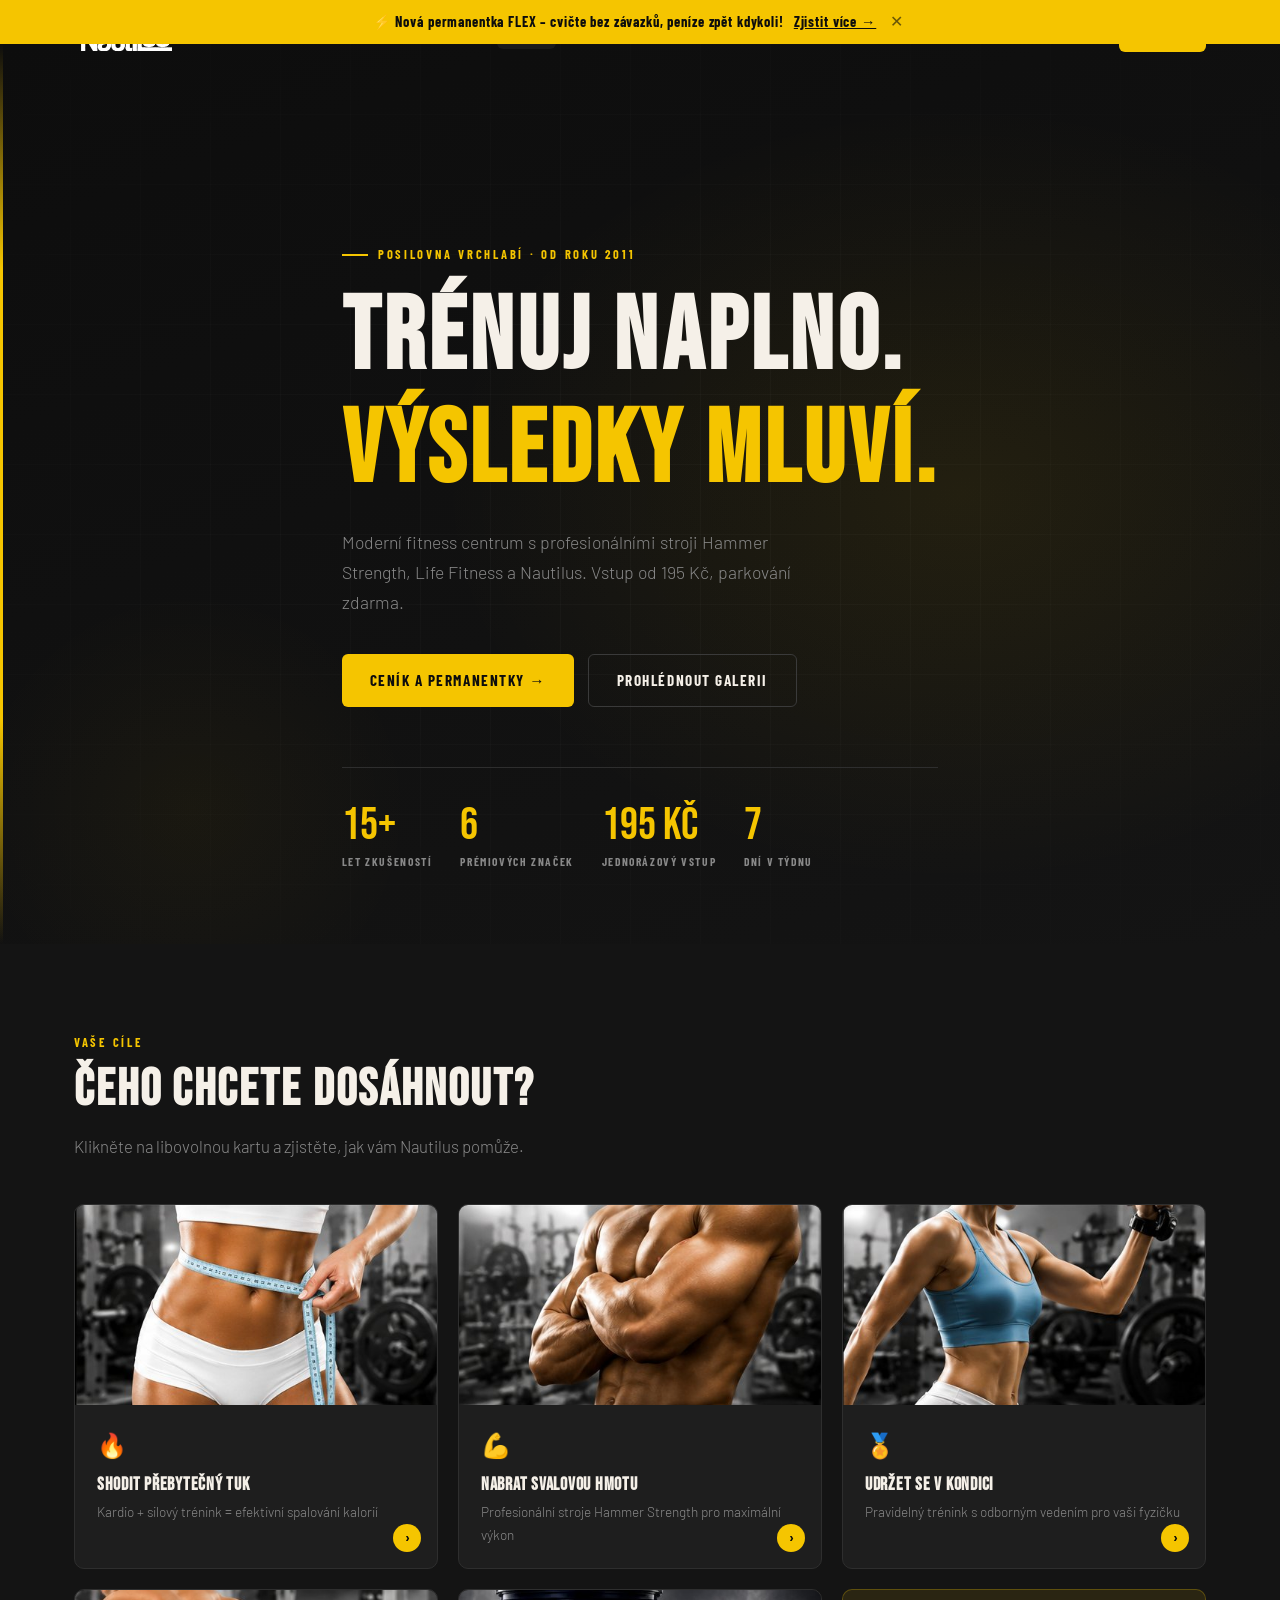
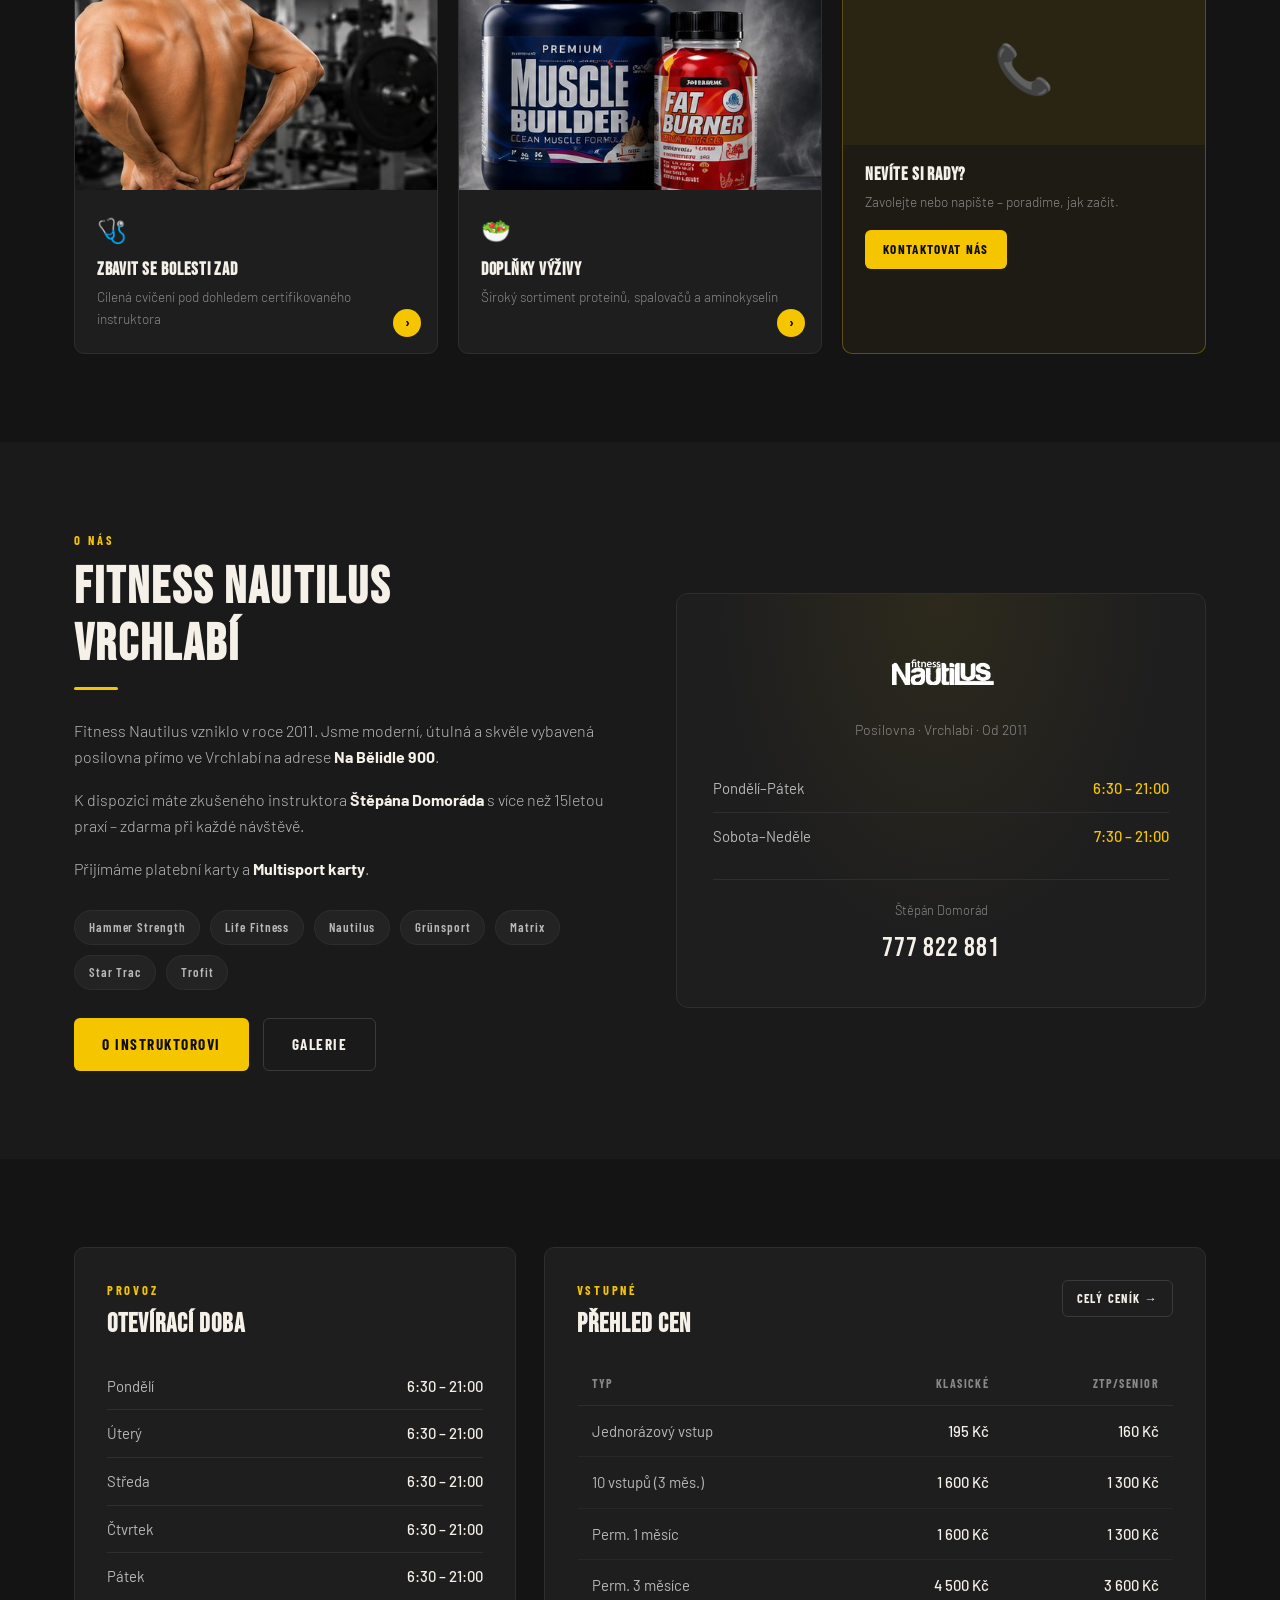
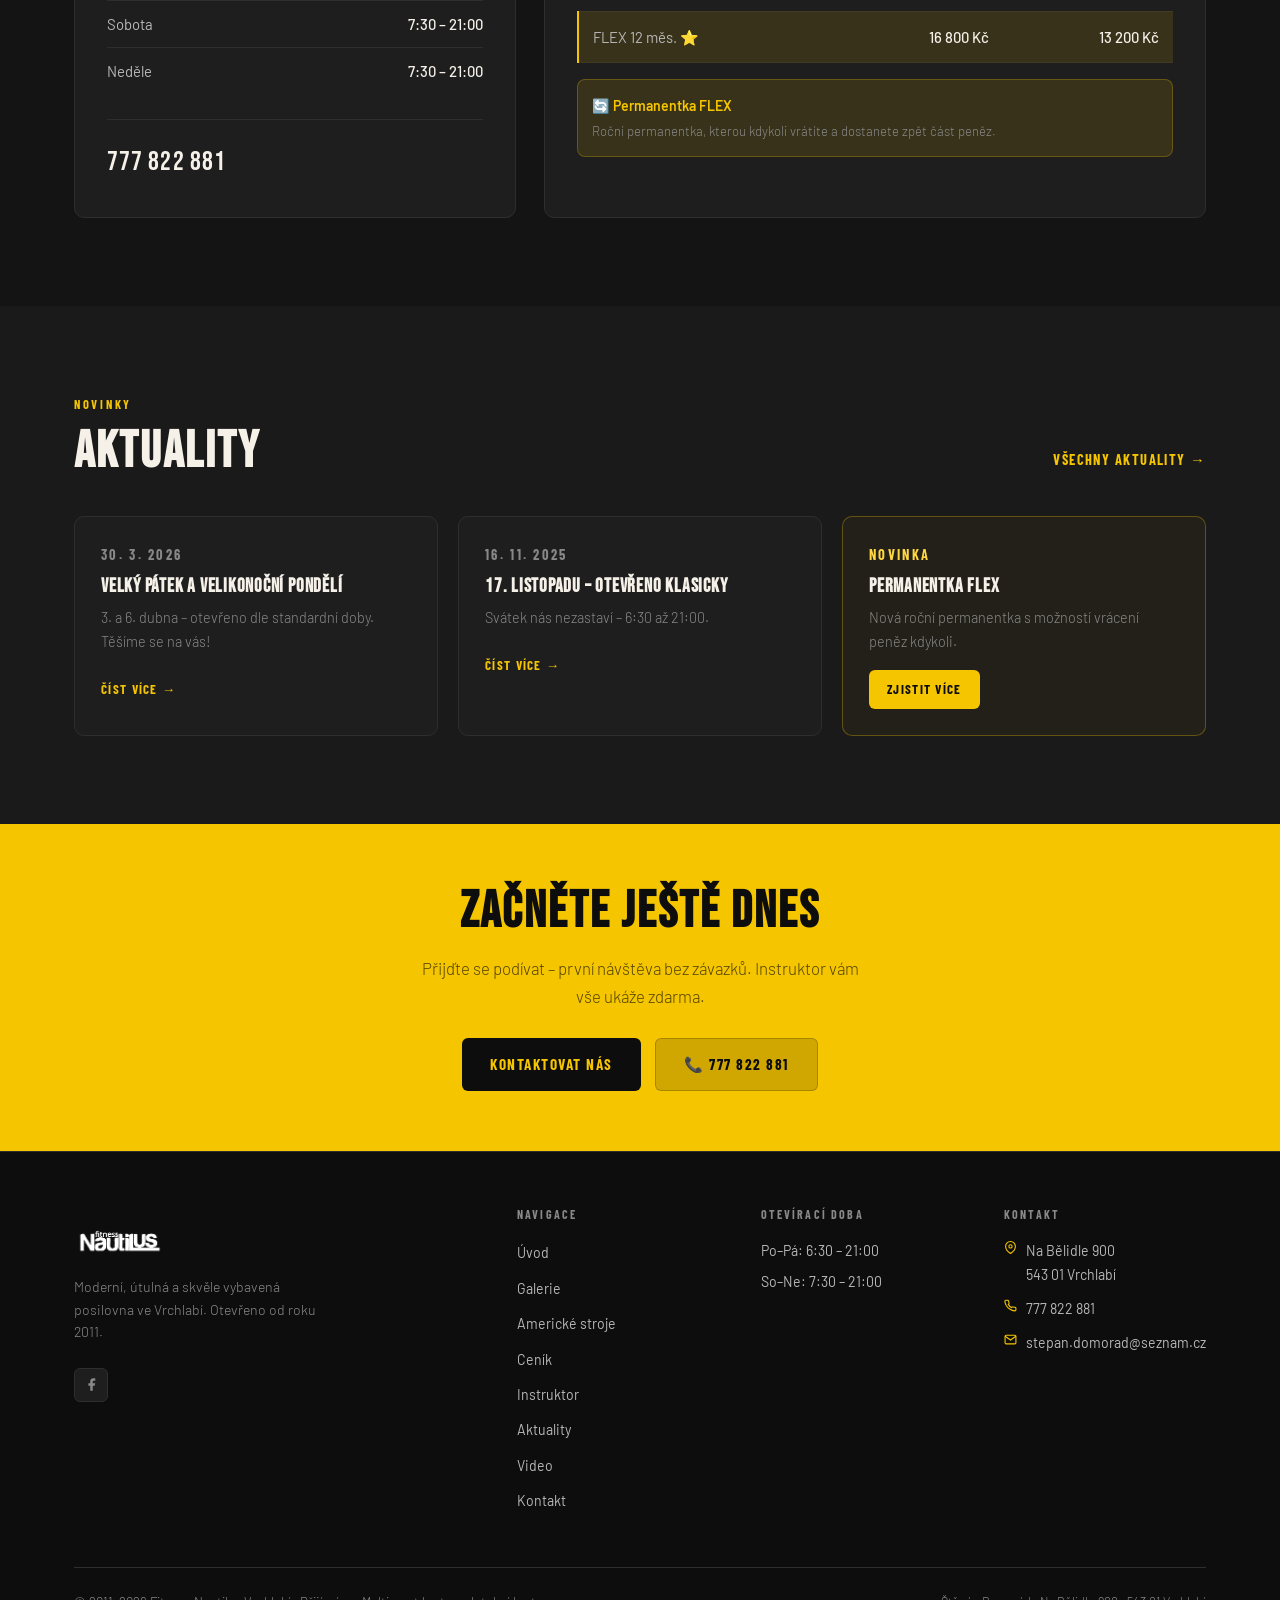
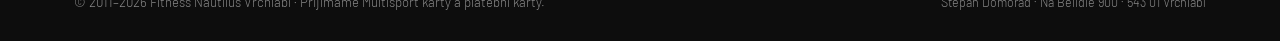
==== index.html @ dbadf2b5 "Add files via upload" ====
<!DOCTYPE html>
<html lang="cs">
<head>
  <meta charset="UTF-8">
  <meta name="viewport" content="width=device-width, initial-scale=1.0">
  <meta name="description" content="Fitness Nautilus – moderní posilovna ve Vrchlabí. Hammer Strength, Life Fitness, kardio zóna. Vstup od 195 Kč.">
  <title>Fitness Nautilus – Posilovna Vrchlabí</title>
  <link rel="stylesheet" href="css/style.css">
  <style>
    /* HERO */
    .hero{min-height:100vh;display:flex;align-items:center;position:relative;overflow:hidden;background:var(--black);}
    .hero-bg{position:absolute;inset:0;
      background:radial-gradient(ellipse 800px 600px at 75% 50%,rgba(245,197,0,.08) 0%,transparent 65%),
                radial-gradient(ellipse 400px 400px at 15% 85%,rgba(245,197,0,.04) 0%,transparent 55%),
                linear-gradient(160deg,#0d0d0d 0%,#141414 100%);}
    .hero-lines{position:absolute;inset:0;
      background-image:linear-gradient(rgba(255,255,255,.022) 1px,transparent 1px),linear-gradient(90deg,rgba(255,255,255,.022) 1px,transparent 1px);
      background-size:70px 70px;
      mask-image:radial-gradient(ellipse 80% 80% at 50% 50%,black 20%,transparent 100%);}
    .hero-stripe{position:absolute;left:0;top:0;bottom:0;width:3px;background:linear-gradient(to bottom,transparent,var(--yellow) 25%,var(--yellow) 75%,transparent);}
    .hero-content{position:relative;z-index:2;padding-top:calc(var(--nav-h) + 52px);}
    .hero-eyebrow{display:inline-flex;align-items:center;gap:10px;font-family:'Barlow Condensed',sans-serif;font-size:.78rem;font-weight:700;letter-spacing:.22em;text-transform:uppercase;color:var(--yellow);margin-bottom:18px;opacity:0;animation:fadeUp .6s ease .2s forwards;}
    .hero-eyebrow::before{content:'';display:block;width:26px;height:2px;background:var(--yellow);}
    .hero h1{opacity:0;animation:fadeUp .7s ease .35s forwards;margin-bottom:20px;}
    .hero h1 em{font-style:normal;color:var(--yellow);display:block;}
    .hero-desc{font-size:1.1rem;color:var(--muted);max-width:480px;line-height:1.7;opacity:0;animation:fadeUp .7s ease .5s forwards;margin-bottom:36px;}
    .hero-ctas{display:flex;gap:14px;flex-wrap:wrap;opacity:0;animation:fadeUp .7s ease .65s forwards;}
    .hero-stats{display:flex;flex-wrap:wrap;gap:28px;margin-top:60px;padding-top:36px;border-top:1px solid var(--border);opacity:0;animation:fadeUp .7s ease .8s forwards;}
    .hero-stat-val{font-family:'Bebas Neue',sans-serif;font-size:2.8rem;line-height:1;color:var(--white);}
    .hero-stat-val span{color:var(--yellow);}
    .hero-stat-label{font-family:'Barlow Condensed',sans-serif;font-size:.72rem;font-weight:700;letter-spacing:.14em;text-transform:uppercase;color:var(--muted);margin-top:3px;}

    /* FEATURES BAR */
    .features-bar{background:var(--dark2);border-top:1px solid var(--border);border-bottom:1px solid var(--border);}
    .features-row{display:grid;grid-template-columns:repeat(4,1fr);}
    .feature-item{padding:28px 24px;border-right:1px solid var(--border);transition:background var(--transition);}
    .feature-item:last-child{border-right:none;}
    .feature-item:hover{background:rgba(245,197,0,.04);}
    .feature-icon{font-size:1.6rem;margin-bottom:10px;}
    .feature-item h3{font-size:1rem;margin-bottom:5px;}
    .feature-item p{font-size:.82rem;color:var(--muted);line-height:1.5;}

    /* GOALS */
    .goals-card-img{width:100%;height:200px;object-fit:cover;object-position:center top;}

    /* ABOUT */
    .about-inner{display:grid;grid-template-columns:1fr 1fr;gap:72px;align-items:center;}
    .brand-tags{display:flex;flex-wrap:wrap;gap:10px;margin-top:24px;}
    .brand-tag{padding:6px 14px;background:rgba(255,255,255,.04);border:1px solid var(--border);border-radius:20px;font-family:'Barlow Condensed',sans-serif;font-size:.8rem;font-weight:600;letter-spacing:.07em;color:var(--text);}
    .about-visual{background:var(--card-bg);border:1px solid var(--border);border-radius:12px;padding:36px;position:relative;overflow:hidden;}
    .about-visual::before{content:'';position:absolute;inset:0;background:radial-gradient(ellipse at 50% 0%,rgba(245,197,0,.07) 0%,transparent 60%);pointer-events:none;}

    /* NEWS */
    .news-grid{display:grid;grid-template-columns:repeat(3,1fr);gap:20px;}

    /* INFO SPLIT */
    .info-grid{display:grid;grid-template-columns:1fr 1.5fr;gap:28px;}
    .info-card{padding:32px;}

    @keyframes fadeUp{from{opacity:0;transform:translateY(22px);}to{opacity:1;transform:translateY(0);}}

    @media(max-width:1024px){
      .features-row{grid-template-columns:repeat(2,1fr);}
      .feature-item:nth-child(2){border-right:none;}
      .about-inner{grid-template-columns:1fr;gap:36px;}
      .news-grid{grid-template-columns:1fr 1fr;}
      .info-grid{grid-template-columns:1fr;}
    }
    @media(max-width:640px){
      .news-grid{grid-template-columns:1fr;}
      .features-row{grid-template-columns:1fr;}
      .feature-item{border-right:none;border-bottom:1px solid var(--border);}
      .feature-item:last-child{border-bottom:none;}
    }
  </style>
</head>
<body>

<div id="nav-placeholder"></div>

<!-- ══ HERO ══ -->
<section class="hero">
  <div class="hero-bg"></div>
  <div class="hero-lines"></div>
  <div class="hero-stripe"></div>
  <div class="container hero-content">
    <p class="hero-eyebrow">Posilovna Vrchlabí · Od roku 2011</p>
    <h1>
      Trénuj naplno.<br>
      <em>Výsledky mluví.</em>
    </h1>
    <p class="hero-desc">
      Moderní fitness centrum s profesionálními stroji Hammer Strength, Life Fitness a Nautilus.
      Vstup od 195 Kč, parkování zdarma.
    </p>
    <div class="hero-ctas">
      <a href="cenik.html" class="btn btn-primary">Ceník a permanentky →</a>
      <a href="galerie.html" class="btn btn-outline">Prohlédnout galerii</a>
    </div>
    <div class="hero-stats">
      <div><div class="hero-stat-val"><span data-count="15" data-suffix="+">15+</span></div><div class="hero-stat-label">let zkušeností</div></div>
      <div><div class="hero-stat-val"><span data-count="6" data-suffix="">6</span></div><div class="hero-stat-label">prémiových značek</div></div>
      <div><div class="hero-stat-val"><span data-count="195" data-suffix=" Kč">195 Kč</span></div><div class="hero-stat-label">jednorázový vstup</div></div>
      <div><div class="hero-stat-val"><span data-count="7" data-suffix="">7</span></div><div class="hero-stat-label">dní v týdnu</div></div>
    </div>
  </div>
</section>

<!-- ══ FEATURES BAR ══ -->


<!-- ══ GOALS ══ -->
<section class="section" style="background:var(--dark);">
  <div class="container">
    <span class="section-label">Vaše cíle</span>
    <h2 class="section-title">Čeho chcete dosáhnout?</h2>
    <p class="section-sub">Klikněte na libovolnou kartu a zjistěte, jak vám Nautilus pomůže.</p>
    <div class="goals-grid" data-reveal>

      <div class="goal-card" data-goal="tuk" tabindex="0" role="button" aria-label="Shodit přebytečný tuk">
        <img class="goals-card-img" src="img/goal-tuk.png" alt="Shodit přebytečný tuk">
        <div class="goal-card-body">
          <div class="goal-card-icon">🔥</div>
          <h3>Shodit přebytečný tuk</h3>
          <p>Kardio + silový trénink = efektivní spalování kalorií</p>
        </div>
        <div class="goal-arrow">›</div>
      </div>

      <div class="goal-card" data-goal="svaly" tabindex="0" role="button" aria-label="Nabrat svalovou hmotu">
        <img class="goals-card-img" src="img/goal-svaly.png" alt="Nabrat svalovou hmotu">
        <div class="goal-card-body">
          <div class="goal-card-icon">💪</div>
          <h3>Nabrat svalovou hmotu</h3>
          <p>Profesionální stroje Hammer Strength pro maximální výkon</p>
        </div>
        <div class="goal-arrow">›</div>
      </div>

      <div class="goal-card" data-goal="kondice" tabindex="0" role="button" aria-label="Udržet se v kondici">
        <img class="goals-card-img" src="img/goal-kondice.png" alt="Udržet se v kondici">
        <div class="goal-card-body">
          <div class="goal-card-icon">🏅</div>
          <h3>Udržet se v kondici</h3>
          <p>Pravidelný trénink s odborným vedením pro vaši fyzičku</p>
        </div>
        <div class="goal-arrow">›</div>
      </div>

      <div class="goal-card" data-goal="zada" tabindex="0" role="button" aria-label="Zbavit se bolesti zad">
        <img class="goals-card-img" src="img/goal-zada.png" alt="Zbavit se bolesti zad">
        <div class="goal-card-body">
          <div class="goal-card-icon">🩺</div>
          <h3>Zbavit se bolesti zad</h3>
          <p>Cílená cvičení pod dohledem certifikovaného instruktora</p>
        </div>
        <div class="goal-arrow">›</div>
      </div>

      <div class="goal-card" data-goal="doplnky" tabindex="0" role="button" aria-label="Koupit doplňky výživy">
        <img class="goals-card-img" src="img/goal-doplnky.png" alt="Doplňky výživy">
        <div class="goal-card-body">
          <div class="goal-card-icon">🥗</div>
          <h3>Doplňky výživy</h3>
          <p>Široký sortiment proteinů, spalovačů a aminokyselin</p>
        </div>
        <div class="goal-arrow">›</div>
      </div>

      <div class="goal-card" style="border-color:rgba(245,197,0,.3);background:rgba(245,197,0,.04);cursor:default;" tabindex="0">
        <div style="height:155px;display:flex;align-items:center;justify-content:center;font-size:3rem;background:rgba(245,197,0,.06);">📞</div>
        <div class="goal-card-body">
          <h3>Nevíte si rady?</h3>
          <p>Zavolejte nebo napište – poradíme, jak začít.</p>
          <a href="kontakt.html" class="btn btn-primary mt-16" style="padding:9px 18px;font-size:.82rem;">Kontaktovat nás</a>
        </div>
      </div>

    </div>
  </div>
</section>

<!-- Goal Modal -->
<div id="goalModal" class="goal-modal" role="dialog" aria-modal="true">
  <div class="goal-modal-box">
    <button id="goalModalClose" class="goal-modal-close" aria-label="Zavřít">✕</button>
    <h2 id="goalModalTitle" style="margin-bottom:16px;font-size:2rem;"></h2>
    <div class="divider"></div>
    <div id="goalModalBody" style="color:var(--text);font-size:.95rem;line-height:1.7;"></div>
  </div>
</div>

<!-- ══ ABOUT ══ -->
<section class="section" style="background:var(--dark2);">
  <div class="container">
    <div class="about-inner">
      <div data-reveal>
        <span class="section-label">O nás</span>
        <h2 class="section-title">Fitness Nautilus<br>Vrchlabí</h2>
        <div class="divider"></div>
        <p style="margin-bottom:16px;">Fitness Nautilus vzniklo v roce 2011. Jsme moderní, útulná a skvěle vybavená posilovna přímo ve Vrchlabí na adrese <strong style="color:var(--white)">Na Bělidle 900</strong>.</p>
        <p style="margin-bottom:16px;">K dispozici máte zkušeného instruktora <strong style="color:var(--white)">Štěpána Domoráda</strong> s více než 15letou praxí – zdarma při každé návštěvě.</p>
        <p style="margin-bottom:28px;">Přijímáme platební karty a <strong style="color:var(--white)">Multisport karty</strong>.</p>
        <div class="brand-tags">
          <span class="brand-tag">Hammer Strength</span>
          <span class="brand-tag">Life Fitness</span>
          <span class="brand-tag">Nautilus</span>
          <span class="brand-tag">Grünsport</span>
          <span class="brand-tag">Matrix</span>
          <span class="brand-tag">Star Trac</span>
          <span class="brand-tag">Trofit</span>
        </div>
        <div style="margin-top:28px;display:flex;gap:14px;flex-wrap:wrap;">
          <a href="instruktor.html" class="btn btn-primary">O instruktorovi</a>
          <a href="galerie.html" class="btn btn-outline">Galerie</a>
        </div>
      </div>
      <div class="about-visual" data-reveal>
        <div style="position:relative;z-index:1;text-align:center;">
          <img src="img/logo.png" alt="Fitness Nautilus" style="height:72px;width:auto;display:block;margin:0 auto 16px;">
          <p style="color:var(--muted);font-size:.88rem;margin-bottom:24px;">Posilovna · Vrchlabí · Od 2011</p>
          <table class="hours-table" style="text-align:left;">
            <tr><td>Pondělí–Pátek</td><td style="color:var(--yellow)!important;">6:30 – 21:00</td></tr>
            <tr><td>Sobota–Neděle</td><td style="color:var(--yellow)!important;">7:30 – 21:00</td></tr>
          </table>
          <div style="margin-top:20px;padding-top:20px;border-top:1px solid var(--border);">
            <p style="font-size:.8rem;color:var(--muted);margin-bottom:5px;">Štěpán Domorád</p>
            <a href="tel:+420777822881" style="font-family:'Bebas Neue';font-size:1.7rem;color:var(--white);letter-spacing:.04em;">777 822 881</a>
          </div>
        </div>
      </div>
    </div>
  </div>
</section>

<!-- ══ INFO (Hours + Pricing) ══ -->
<section class="section" style="background:var(--dark);">
  <div class="container">
    <div class="info-grid">
      <div class="card info-card" data-reveal>
        <span class="section-label">Provoz</span>
        <h3 style="margin-bottom:24px;">Otevírací doba</h3>
        <table class="hours-table">
          <tr><td>Pondělí</td><td>6:30 – 21:00</td></tr>
          <tr><td>Úterý</td><td>6:30 – 21:00</td></tr>
          <tr><td>Středa</td><td>6:30 – 21:00</td></tr>
          <tr><td>Čtvrtek</td><td>6:30 – 21:00</td></tr>
          <tr><td>Pátek</td><td>6:30 – 21:00</td></tr>
          <tr><td>Sobota</td><td>7:30 – 21:00</td></tr>
          <tr><td>Neděle</td><td>7:30 – 21:00</td></tr>
        </table>
        <div style="margin-top:24px;padding-top:20px;border-top:1px solid var(--border);">
          <a href="tel:+420777822881" style="font-family:'Bebas Neue';font-size:1.7rem;color:var(--white);letter-spacing:.04em;">777 822 881</a>
        </div>
      </div>
      <div class="card info-card" data-reveal>
        <div style="display:flex;justify-content:space-between;align-items:flex-start;margin-bottom:24px;flex-wrap:wrap;gap:10px;">
          <div><span class="section-label">Vstupné</span><h3>Přehled cen</h3></div>
          <a href="cenik.html" class="btn btn-outline" style="padding:7px 14px;font-size:.78rem;">Celý ceník →</a>
        </div>
        <table class="price-table">
          <thead><tr><th>Typ</th><th>Klasické</th><th>ZTP/Senior</th></tr></thead>
          <tbody>
            <tr><td>Jednorázový vstup</td><td>195 Kč</td><td>160 Kč</td></tr>
            <tr><td>10 vstupů (3 měs.)</td><td>1 600 Kč</td><td>1 300 Kč</td></tr>
            <tr><td>Perm. 1 měsíc</td><td>1 600 Kč</td><td>1 300 Kč</td></tr>
            <tr><td>Perm. 3 měsíce</td><td>4 500 Kč</td><td>3 600 Kč</td></tr>
            <tr class="highlight"><td>FLEX 12 měs. ⭐</td><td>16 800 Kč</td><td>13 200 Kč</td></tr>
          </tbody>
        </table>
        <div style="margin-top:16px;padding:14px;background:var(--yellow-dim);border:1px solid rgba(245,197,0,.25);border-radius:8px;">
          <p style="font-size:.88rem;color:var(--yellow);font-weight:600;margin-bottom:3px;">🔄 Permanentka FLEX</p>
          <p style="font-size:.82rem;color:var(--muted);">Roční permanentka, kterou kdykoli vrátíte a dostanete zpět část peněz.</p>
        </div>
      </div>
    </div>
  </div>
</section>

<!-- ══ NEWS ══ -->
<section class="section" style="background:var(--dark2);">
  <div class="container">
    <div style="display:flex;justify-content:space-between;align-items:flex-end;margin-bottom:36px;flex-wrap:wrap;gap:14px;">
      <div><span class="section-label">Novinky</span><h2 style="margin:0;">Aktuality</h2></div>
      <a href="aktuality.html" class="btn btn-ghost">Všechny aktuality →</a>
    </div>
    <div class="news-grid" data-reveal>
      <div class="card news-card">
        <p class="news-date">30. 3. 2026</p>
        <h3>Velký pátek a velikonoční pondělí</h3>
        <p>3. a 6. dubna – otevřeno dle standardní doby. Těšíme se na vás!</p>
        <a href="aktuality.html" class="btn btn-ghost mt-16" style="font-size:.82rem;">Číst více →</a>
      </div>
      <div class="card news-card">
        <p class="news-date">16. 11. 2025</p>
        <h3>17. listopadu – otevřeno klasicky</h3>
        <p>Svátek nás nezastaví – 6:30 až 21:00.</p>
        <a href="aktuality.html" class="btn btn-ghost mt-16" style="font-size:.82rem;">Číst více →</a>
      </div>
      <div class="card news-card" style="border-color:rgba(245,197,0,.3);background:rgba(245,197,0,.04);">
        <p class="news-date" style="color:var(--yellow2);">Novinka</p>
        <h3>Permanentka FLEX</h3>
        <p>Nová roční permanentka s možností vrácení peněz kdykoli.</p>
        <a href="cenik.html" class="btn btn-primary mt-16" style="padding:9px 18px;font-size:.82rem;">Zjistit více</a>
      </div>
    </div>
  </div>
</section>

<!-- ══ CTA ══ -->
<section style="background:var(--yellow);padding:60px 0;">
  <div class="container" style="text-align:center;">
    <h2 style="color:var(--black);margin-bottom:14px;">Začněte ještě dnes</h2>
    <p style="color:rgba(0,0,0,.65);font-size:1.05rem;margin-bottom:28px;max-width:440px;margin-left:auto;margin-right:auto;">
      Přijďte se podívat – první návštěva bez závazků. Instruktor vám vše ukáže zdarma.
    </p>
    <div style="display:flex;gap:14px;justify-content:center;flex-wrap:wrap;">
      <a href="kontakt.html" class="btn" style="background:var(--black);color:var(--yellow);">Kontaktovat nás</a>
      <a href="tel:+420777822881" class="btn" style="background:rgba(0,0,0,.15);color:var(--black);border:1px solid rgba(0,0,0,.2);">📞 777 822 881</a>
    </div>
  </div>
</section>

<div id="footer-placeholder"></div>

<script src="js/components.js"></script>
<script src="js/main.js"></script>
</body>
</html>
---- css/style.css ----
/* ===========================
   FITNESS NAUTILUS – Global CSS v2 (yellow/black)
   =========================== */

@import url('https://fonts.googleapis.com/css2?family=Bebas+Neue&family=Barlow:ital,wght@0,300;0,400;0,500;0,600;0,700;1,300&family=Barlow+Condensed:wght@400;600;700&display=swap');

:root {
  --black:      #0d0d0d;
  --dark:       #141414;
  --dark2:      #1a1a1a;
  --card-bg:    #1e1e1e;
  --card-bg2:   #252525;
  --border:     #2e2e2e;
  --border2:    #3a3a3a;
  --yellow:     #f5c500;
  --yellow2:    #ffd740;
  --yellow-dim: rgba(245,197,0,0.12);
  --yellow-glow:rgba(245,197,0,0.22);
  --white:      #f5f0e8;
  --muted:      #888;
  --text:       #b8b8b8;
  --nav-h:      68px;
  --radius:     6px;
  --transition: 0.22s cubic-bezier(0.4,0,0.2,1);
}

*,*::before,*::after{box-sizing:border-box;margin:0;padding:0;}
html{scroll-behavior:smooth;}

body{
  font-family:'Barlow',sans-serif;
  background:var(--dark);
  color:var(--text);
  line-height:1.65;
  overflow-x:hidden;
}

::-webkit-scrollbar{width:5px;}
::-webkit-scrollbar-track{background:var(--dark);}
::-webkit-scrollbar-thumb{background:var(--yellow);border-radius:3px;}

/* ── Typography ── */
h1,h2,h3,h4,h5{
  font-family:'Bebas Neue',sans-serif;
  letter-spacing:.04em;
  line-height:1.1;
  color:var(--white);
}
h1{font-size:clamp(3rem,8vw,6.5rem);}
h2{font-size:clamp(2rem,4vw,3.5rem);}
h3{font-size:clamp(1.3rem,2vw,1.9rem);}
p{color:var(--text);font-weight:300;}
a{color:var(--yellow);text-decoration:none;transition:color var(--transition);}
a:hover{color:var(--yellow2);}
img{max-width:100%;display:block;}

/* ── Layout ── */
.container{max-width:1180px;margin:0 auto;padding:0 24px;}
.section{padding:88px 0;}

.section-label{
  font-family:'Barlow Condensed',sans-serif;
  font-size:.78rem;
  font-weight:700;
  letter-spacing:.22em;
  text-transform:uppercase;
  color:var(--yellow);
  display:block;
  margin-bottom:10px;
}
.section-title{margin-bottom:14px;}
.section-sub{font-size:1.05rem;color:var(--muted);max-width:540px;margin-bottom:44px;}

/* ── Buttons ── */
.btn{
  display:inline-flex;
  align-items:center;
  gap:9px;
  padding:13px 28px;
  border-radius:var(--radius);
  font-family:'Barlow Condensed',sans-serif;
  font-size:.95rem;
  font-weight:700;
  letter-spacing:.1em;
  text-transform:uppercase;
  cursor:pointer;
  transition:all var(--transition);
  border:none;
}
.btn-primary{background:var(--yellow);color:var(--black);}
.btn-primary:hover{background:var(--yellow2);color:var(--black);transform:translateY(-2px);box-shadow:0 8px 24px var(--yellow-glow);}
.btn-outline{background:transparent;color:var(--white);border:1.5px solid var(--border2);}
.btn-outline:hover{border-color:var(--yellow);color:var(--yellow);transform:translateY(-2px);}
.btn-ghost{background:transparent;color:var(--yellow);padding:9px 0;border-radius:0;font-size:.9rem;}
.btn-ghost:hover{color:var(--yellow2);gap:16px;}

/* ── Navbar ── */
.navbar{
  position:fixed;
  top:0;left:0;right:0;
  height:var(--nav-h);
  z-index:1000;
  display:flex;
  align-items:center;
  background:rgba(13,13,13,0);
  border-bottom:1px solid transparent;
  transition:all .4s ease;
}
.navbar.scrolled{
  background:rgba(13,13,13,.96);
  border-bottom-color:var(--border);
  backdrop-filter:blur(10px);
}
.nav-inner{
  display:flex;
  align-items:center;
  justify-content:space-between;
  width:100%;
  max-width:1180px;
  margin:0 auto;
  padding:0 24px;
}
.nav-logo{
  display:flex;
  align-items:center;
  gap:10px;
  text-decoration:none;
}
.nav-logo-badge{
  background:var(--yellow);
  color:var(--black);
  font-size:.68rem;
  font-family:'Barlow Condensed',sans-serif;
  font-weight:700;
  letter-spacing:.12em;
  text-transform:uppercase;
  padding:3px 10px;
  border-radius:4px;
  line-height:1.4;
}
.nav-links{display:flex;list-style:none;gap:2px;align-items:center;}
.nav-links a{
  font-family:'Barlow Condensed',sans-serif;
  font-size:.9rem;
  font-weight:700;
  letter-spacing:.1em;
  text-transform:uppercase;
  color:var(--text);
  padding:7px 13px;
  border-radius:var(--radius);
  transition:all var(--transition);
}
.nav-links a:hover,.nav-links a.active{color:var(--white);background:rgba(255,255,255,.05);}
.nav-links .btn{padding:8px 18px;font-size:.82rem;}

.nav-burger{display:none;flex-direction:column;gap:5px;cursor:pointer;padding:8px;}
.nav-burger span{display:block;width:24px;height:2px;background:var(--white);border-radius:2px;transition:all var(--transition);}

.nav-mobile{
  display:none;
  position:fixed;
  top:var(--nav-h);left:0;right:0;
  background:var(--black);
  border-bottom:1px solid var(--border);
  padding:20px;
  z-index:999;
  flex-direction:column;
  gap:3px;
}
.nav-mobile a{
  font-family:'Barlow Condensed',sans-serif;
  font-size:1.1rem;
  font-weight:700;
  letter-spacing:.1em;
  text-transform:uppercase;
  color:var(--text);
  padding:11px 14px;
  border-radius:var(--radius);
  display:block;
  transition:all var(--transition);
}
.nav-mobile a:hover{background:var(--yellow-dim);color:var(--yellow);}
.nav-mobile.open{display:flex;}

/* ── Alert banner ── */
.alert-banner{
  background:var(--yellow);
  color:var(--black);
  text-align:center;
  padding:10px 24px;
  font-family:'Barlow Condensed',sans-serif;
  font-size:.9rem;
  font-weight:700;
  letter-spacing:.06em;
  position:relative;
  z-index:1001;
  display:flex;
  align-items:center;
  justify-content:center;
  gap:10px;
  flex-wrap:wrap;
}
.alert-banner a{color:var(--black);text-decoration:underline;}
#alertClose{background:none;border:none;cursor:pointer;color:var(--black);font-size:1rem;line-height:1;opacity:.6;padding:2px 4px;}
#alertClose:hover{opacity:1;}

/* ── Page Hero ── */
.page-hero{
  padding:calc(var(--nav-h) + 60px) 0 60px;
  background:linear-gradient(160deg,var(--black) 0%,var(--dark2) 100%);
  position:relative;
  overflow:hidden;
}
.page-hero::before{
  content:'';position:absolute;inset:0;
  background:radial-gradient(ellipse 700px 400px at 90% 50%,var(--yellow-dim) 0%,transparent 65%);
  pointer-events:none;
}
.page-hero-inner{position:relative;z-index:1;}

/* ── Card ── */
.card{
  background:var(--card-bg);
  border:1px solid var(--border);
  border-radius:10px;
  overflow:hidden;
  transition:all var(--transition);
}
.card:hover{border-color:rgba(245,197,0,.3);transform:translateY(-3px);box-shadow:0 16px 40px rgba(0,0,0,.4);}

/* ── Divider ── */
.divider{width:44px;height:3px;background:var(--yellow);margin-bottom:28px;border-radius:2px;}

/* ── Badge ── */
.badge{display:inline-block;padding:3px 11px;border-radius:30px;font-family:'Barlow Condensed',sans-serif;font-size:.72rem;font-weight:700;letter-spacing:.12em;text-transform:uppercase;}
.badge-yellow{background:var(--yellow-dim);color:var(--yellow);}
.badge-green{background:rgba(34,197,94,.12);color:#22c55e;}

/* ── Grids ── */
.grid-2{display:grid;grid-template-columns:1fr 1fr;gap:22px;}
.grid-3{display:grid;grid-template-columns:repeat(3,1fr);gap:22px;}
.grid-4{display:grid;grid-template-columns:repeat(4,1fr);gap:22px;}

/* ── Hours ── */
.hours-table{width:100%;border-collapse:collapse;}
.hours-table tr{border-bottom:1px solid var(--border);}
.hours-table tr:last-child{border-bottom:none;}
.hours-table td{padding:11px 0;font-size:.93rem;}
.hours-table td:last-child{text-align:right;color:var(--white);font-weight:500;}
.hours-today td{color:var(--yellow)!important;}

/* ── Price table ── */
.price-table{width:100%;border-collapse:collapse;font-size:.93rem;}
.price-table th{font-family:'Barlow Condensed',sans-serif;font-size:.75rem;font-weight:700;letter-spacing:.12em;text-transform:uppercase;color:var(--muted);padding:11px 14px;text-align:left;border-bottom:1px solid var(--border);}
.price-table th:not(:first-child){text-align:right;}
.price-table td{padding:13px 14px;border-bottom:1px solid rgba(255,255,255,.04);color:var(--text);}
.price-table td:not(:first-child){text-align:right;font-weight:500;color:var(--white);}
.price-table tr:hover td{background:rgba(255,255,255,.02);}
.price-table .highlight td{background:var(--yellow-dim);}
.price-table .highlight td:first-child{border-left:2px solid var(--yellow);}

/* ── Form ── */
.form-group{margin-bottom:18px;}
.form-label{display:block;font-family:'Barlow Condensed',sans-serif;font-size:.75rem;font-weight:700;letter-spacing:.14em;text-transform:uppercase;color:var(--muted);margin-bottom:7px;}
.form-input,.form-textarea,.form-select{
  width:100%;background:rgba(255,255,255,.04);border:1px solid var(--border);
  border-radius:var(--radius);color:var(--white);font-family:'Barlow',sans-serif;
  font-size:.95rem;padding:11px 14px;transition:border-color var(--transition);outline:none;
}
.form-input:focus,.form-textarea:focus,.form-select:focus{border-color:var(--yellow);background:rgba(245,197,0,.04);}
.form-input::placeholder,.form-textarea::placeholder{color:var(--muted);}
.form-textarea{resize:vertical;min-height:120px;}
.form-select option{background:var(--dark2);}
.form-check{display:flex;align-items:center;gap:9px;cursor:pointer;font-size:.88rem;color:var(--muted);}
.form-check input[type="checkbox"]{width:15px;height:15px;accent-color:var(--yellow);cursor:pointer;}

/* ── Gallery ── */
.gallery-grid{
  display:grid;
  grid-template-columns:repeat(3,1fr);
  gap:6px;
}
.gallery-item{
  aspect-ratio:4/3;
  overflow:hidden;
  border-radius:6px;
  position:relative;
  cursor:pointer;
}
.gallery-item img{width:100%;height:100%;object-fit:cover;transition:transform .4s ease;}
.gallery-item:hover img{transform:scale(1.06);}
.gallery-item::after{
  content:'🔍';
  position:absolute;inset:0;
  background:rgba(0,0,0,.5);
  display:flex;align-items:center;justify-content:center;
  font-size:1.8rem;
  opacity:0;
  transition:opacity .25s;
}
.gallery-item:hover::after{opacity:1;}
.gallery-item.large{grid-column:span 2;aspect-ratio:16/9;}

/* ── Lightbox ── */
.lightbox{
  display:none;position:fixed;inset:0;z-index:9999;
  background:rgba(0,0,0,.92);
  align-items:center;justify-content:center;
  padding:20px;
}
.lightbox.open{display:flex;}
.lightbox-img{max-width:90vw;max-height:88vh;border-radius:8px;box-shadow:0 24px 80px rgba(0,0,0,.8);}
.lightbox-close{position:fixed;top:20px;right:24px;font-size:2rem;color:var(--white);cursor:pointer;background:none;border:none;line-height:1;opacity:.7;transition:opacity .2s;}
.lightbox-close:hover{opacity:1;}
.lightbox-nav{position:fixed;top:50%;transform:translateY(-50%);background:rgba(255,255,255,.1);border:none;color:#fff;font-size:2rem;cursor:pointer;padding:12px 18px;border-radius:6px;transition:background .2s;}
.lightbox-nav:hover{background:var(--yellow);color:var(--black);}
.lightbox-prev{left:16px;}
.lightbox-next{right:16px;}

/* ── Goals modal ── */
.goal-modal{
  display:none;position:fixed;inset:0;z-index:8888;
  background:rgba(0,0,0,.85);
  align-items:center;justify-content:center;
  padding:20px;
}
.goal-modal.open{display:flex;}
.goal-modal-box{
  background:var(--card-bg2);
  border:1px solid var(--border2);
  border-radius:12px;
  padding:44px;
  max-width:580px;
  width:100%;
  position:relative;
  max-height:85vh;
  overflow-y:auto;
}
.goal-modal-close{position:absolute;top:16px;right:20px;font-size:1.5rem;background:none;border:none;color:var(--muted);cursor:pointer;transition:color .2s;}
.goal-modal-close:hover{color:var(--yellow);}

/* ── Goal cards ── */
.goals-grid{display:grid;grid-template-columns:repeat(3,1fr);gap:20px;}
.goal-card{
  padding:0;
  border-radius:10px;
  background:var(--card-bg);
  border:1px solid var(--border);
  transition:all var(--transition);
  cursor:pointer;
  overflow:hidden;
  position:relative;
}
.goal-card:hover{border-color:var(--yellow);transform:translateY(-4px);box-shadow:0 16px 40px var(--yellow-dim);}
.goal-card-img{width:100%;height:160px;object-fit:cover;filter:grayscale(40%);}
.goal-card-body{padding:20px 22px 22px;}
.goal-card-icon{font-size:1.5rem;margin-bottom:10px;}
.goal-card h3{font-size:1.15rem;margin-bottom:6px;}
.goal-card p{font-size:.85rem;color:var(--muted);}
.goal-arrow{
  position:absolute;bottom:16px;right:16px;
  background:var(--yellow);color:var(--black);
  width:28px;height:28px;border-radius:50%;
  display:flex;align-items:center;justify-content:center;
  font-size:.9rem;font-weight:700;
  transition:transform var(--transition);
}
.goal-card:hover .goal-arrow{transform:scale(1.15);}

/* ── News card ── */
.news-card{padding:26px;}
.news-date{font-family:'Barlow Condensed',sans-serif;font-size:.75rem;font-weight:700;letter-spacing:.16em;text-transform:uppercase;color:var(--yellow);margin-bottom:9px;}
.news-card h3{font-size:1.2rem;margin-bottom:9px;}
.news-card p{font-size:.9rem;color:var(--muted);}

/* ── Footer ── */
.footer{background:var(--black);border-top:1px solid var(--border);padding:56px 0 28px;}
.footer-grid{display:grid;grid-template-columns:2fr 1fr 1fr 1fr;gap:44px;margin-bottom:44px;}
.footer-brand h3{font-family:'Bebas Neue',sans-serif;font-size:1.7rem;letter-spacing:.06em;margin-bottom:10px;}
.footer-brand h3 span{color:var(--yellow);}
.footer-brand p{font-size:.88rem;color:var(--muted);max-width:260px;line-height:1.6;}
.footer-col h4{font-family:'Barlow Condensed',sans-serif;font-size:.75rem;font-weight:700;letter-spacing:.18em;text-transform:uppercase;color:var(--muted);margin-bottom:18px;}
.footer-col ul{list-style:none;}
.footer-col ul li{margin-bottom:9px;}
.footer-col ul li a{color:var(--text);font-size:.88rem;transition:color var(--transition);}
.footer-col ul li a:hover{color:var(--yellow);}
.footer-col .contact-item{display:flex;gap:9px;margin-bottom:11px;font-size:.88rem;color:var(--text);}
.footer-col .contact-item svg{color:var(--yellow);flex-shrink:0;margin-top:2px;}
.footer-bottom{border-top:1px solid var(--border);padding-top:24px;display:flex;justify-content:space-between;align-items:center;gap:14px;flex-wrap:wrap;}
.footer-bottom p{font-size:.82rem;color:var(--muted);}
.footer-social{display:flex;gap:10px;}
.footer-social a{
  width:34px;height:34px;background:var(--card-bg);border:1px solid var(--border);
  border-radius:var(--radius);display:flex;align-items:center;justify-content:center;
  color:var(--muted);font-size:.85rem;transition:all var(--transition);
}
.footer-social a:hover{background:var(--yellow);border-color:var(--yellow);color:var(--black);}

/* ── Utilities ── */
.text-yellow{color:var(--yellow);}
.text-muted{color:var(--muted);}
.text-white{color:var(--white);}
.mt-8{margin-top:8px;}.mt-16{margin-top:16px;}.mt-24{margin-top:24px;}.mt-32{margin-top:32px;}.mt-48{margin-top:48px;}
.mb-8{margin-bottom:8px;}.mb-16{margin-bottom:16px;}.mb-24{margin-bottom:24px;}.mb-48{margin-bottom:48px;}
.flex-center{display:flex;align-items:center;}
.gap-16{gap:16px;}.gap-24{gap:24px;}

/* ── Reveal anim ── */
@keyframes fadeUp{from{opacity:0;transform:translateY(24px);}to{opacity:1;transform:translateY(0);}}
@keyframes fadeIn{from{opacity:0;}to{opacity:1;}}
[data-reveal]{opacity:0;transform:translateY(24px);transition:opacity .6s ease,transform .6s ease;}
[data-reveal].revealed{opacity:1;transform:translateY(0);}

/* ── Responsive ── */
@media(max-width:1024px){
  .grid-4{grid-template-columns:repeat(2,1fr);}
  .footer-grid{grid-template-columns:1fr 1fr;gap:28px;}
  .goals-grid{grid-template-columns:1fr 1fr;}
  .gallery-grid{grid-template-columns:repeat(2,1fr);}
}
@media(max-width:768px){
  .nav-links{display:none;}
  .nav-burger{display:flex;}
  .grid-2,.grid-3,.grid-4{grid-template-columns:1fr;}
  .section{padding:60px 0;}
  h1{font-size:clamp(2.5rem,10vw,3.5rem);}
  .footer-grid{grid-template-columns:1fr;gap:28px;}
  .footer-bottom{flex-direction:column;text-align:center;}
  .goals-grid{grid-template-columns:1fr;}
  .gallery-grid{grid-template-columns:repeat(2,1fr);}
  .goal-modal-box{padding:28px 22px;}
  .lightbox-nav{display:none;}
}
@media(max-width:480px){
  .gallery-grid{grid-template-columns:1fr;}
}
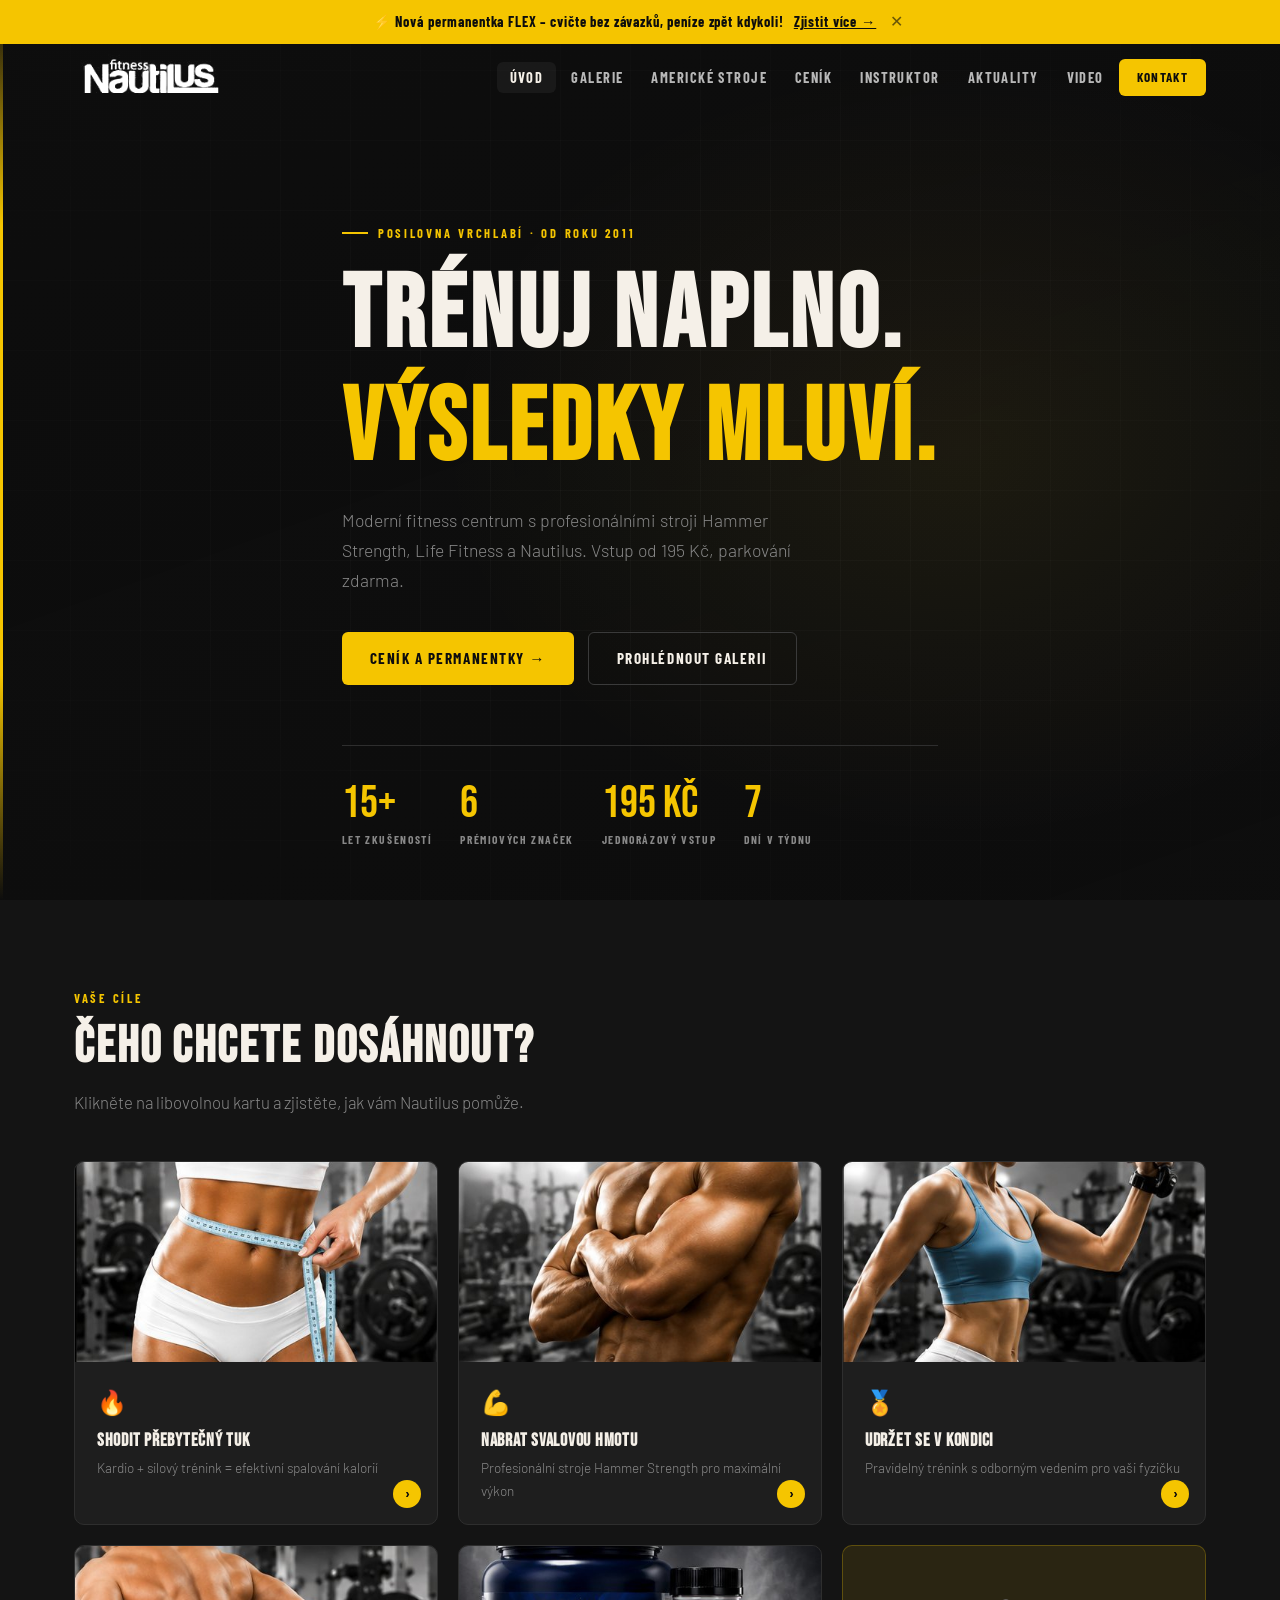
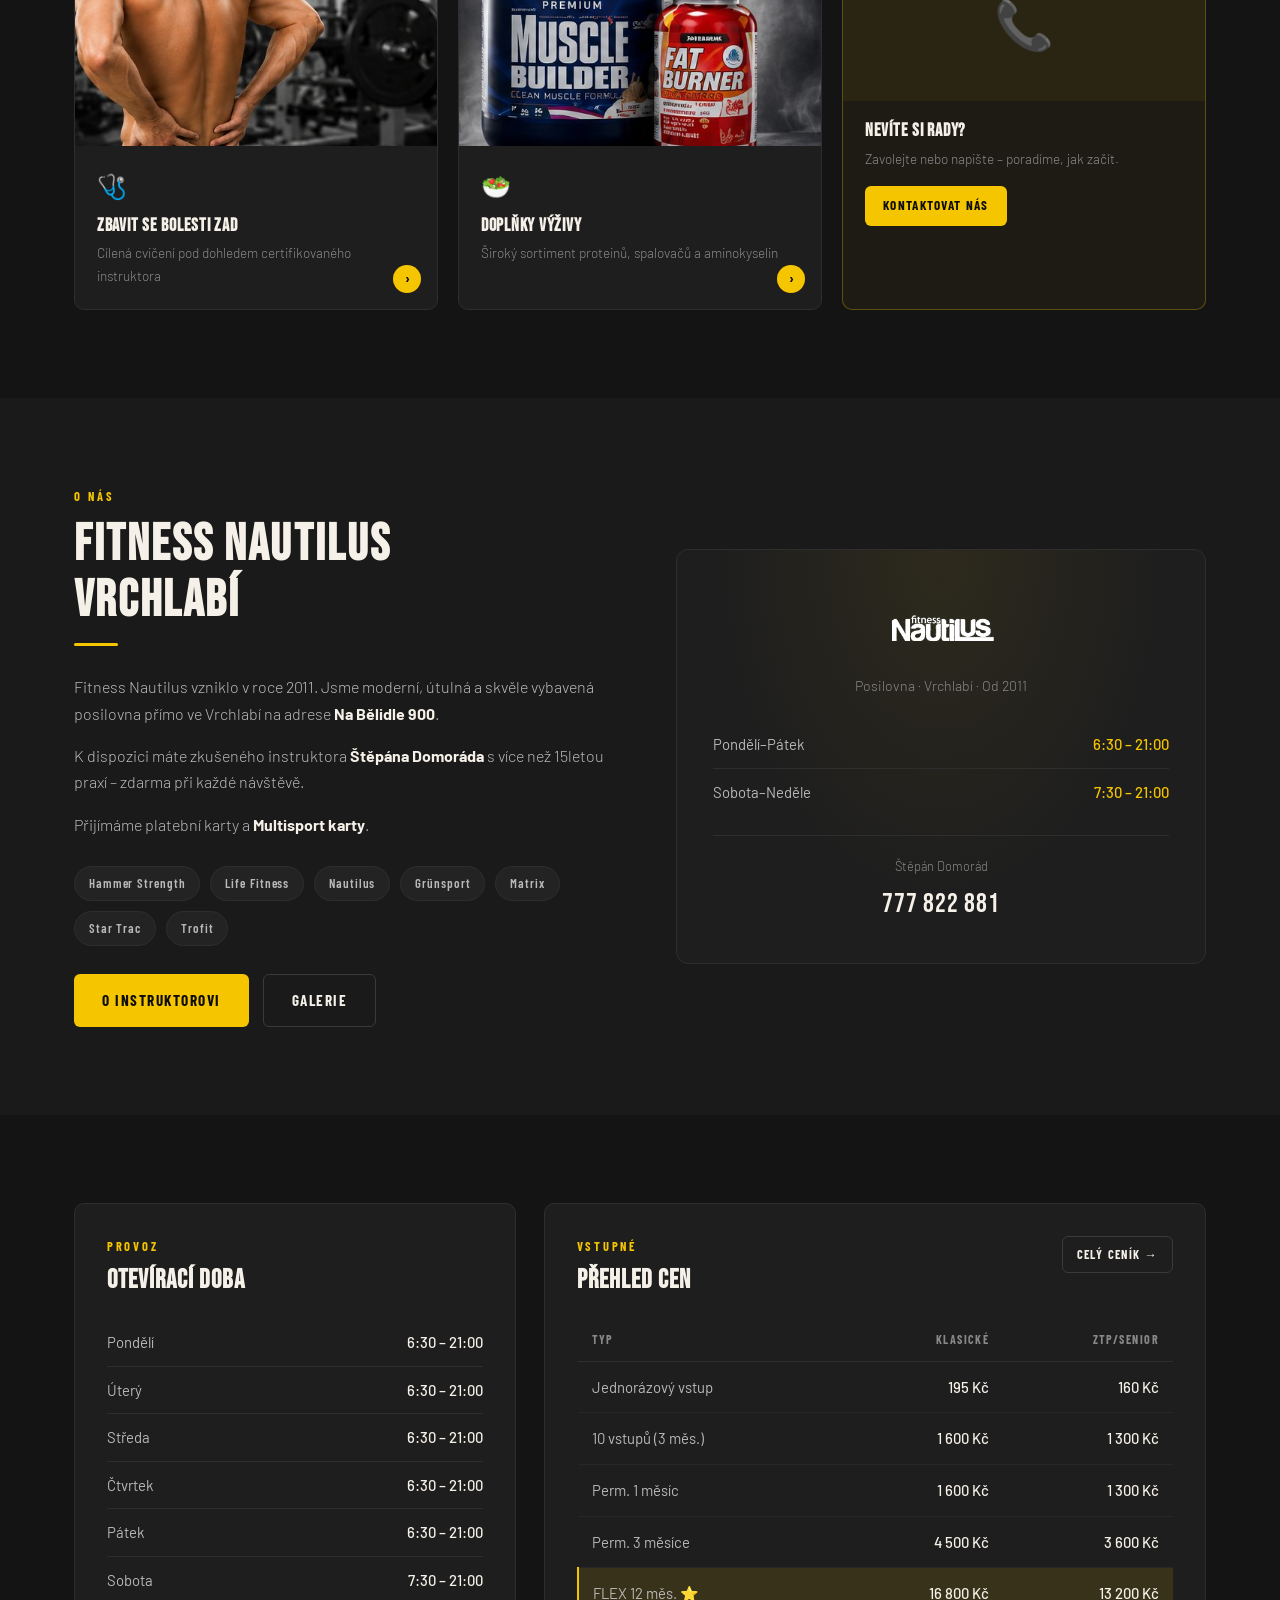
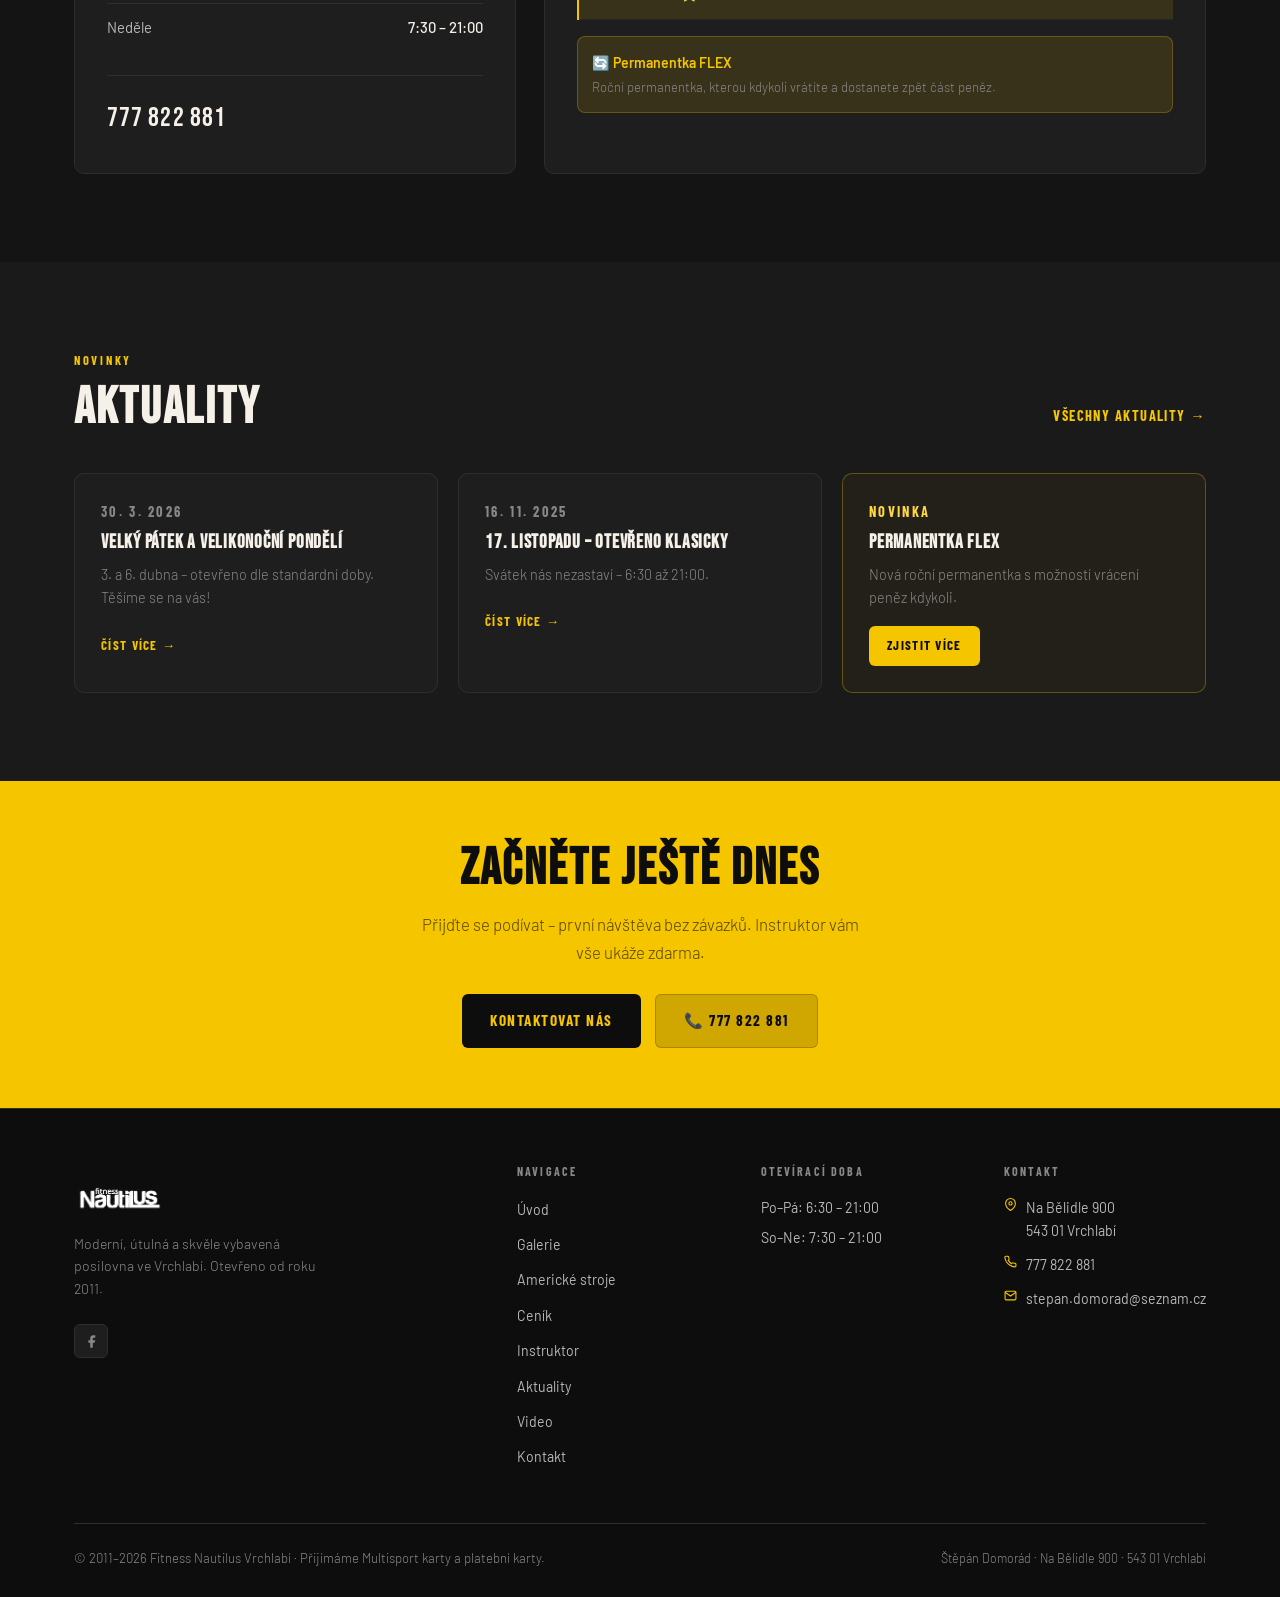
==== commit 48a4f42e: "Add files via upload" ====
--- a/index.html
+++ b/index.html
@@ -10,15 +10,17 @@
     /* HERO */
     .hero{min-height:100vh;display:flex;align-items:center;position:relative;overflow:hidden;background:var(--black);}
     .hero-bg{position:absolute;inset:0;
-      background:radial-gradient(ellipse 800px 600px at 75% 50%,rgba(245,197,0,.08) 0%,transparent 65%),
-                radial-gradient(ellipse 400px 400px at 15% 85%,rgba(245,197,0,.04) 0%,transparent 55%),
-                linear-gradient(160deg,#0d0d0d 0%,#141414 100%);}
+      background:
+        radial-gradient(ellipse 800px 600px at 75% 50%,rgba(245,197,0,.07) 0%,transparent 65%),
+        linear-gradient(160deg,rgba(13,13,13,.88) 0%,rgba(13,13,13,.72) 100%),
+        url('https://www.fitness-nautilus.cz/media/uploads/dsc02779.jpg') center/cover no-repeat;
+      filter:grayscale(30%);}
     .hero-lines{position:absolute;inset:0;
       background-image:linear-gradient(rgba(255,255,255,.022) 1px,transparent 1px),linear-gradient(90deg,rgba(255,255,255,.022) 1px,transparent 1px);
       background-size:70px 70px;
       mask-image:radial-gradient(ellipse 80% 80% at 50% 50%,black 20%,transparent 100%);}
     .hero-stripe{position:absolute;left:0;top:0;bottom:0;width:3px;background:linear-gradient(to bottom,transparent,var(--yellow) 25%,var(--yellow) 75%,transparent);}
-    .hero-content{position:relative;z-index:2;padding-top:calc(var(--nav-h) + 52px);}
+    .hero-content{position:relative;z-index:2;padding-top:calc(var(--nav-h) + var(--banner-h) + 52px);}
     .hero-eyebrow{display:inline-flex;align-items:center;gap:10px;font-family:'Barlow Condensed',sans-serif;font-size:.78rem;font-weight:700;letter-spacing:.22em;text-transform:uppercase;color:var(--yellow);margin-bottom:18px;opacity:0;animation:fadeUp .6s ease .2s forwards;}
     .hero-eyebrow::before{content:'';display:block;width:26px;height:2px;background:var(--yellow);}
     .hero h1{opacity:0;animation:fadeUp .7s ease .35s forwards;margin-bottom:20px;}
--- a/css/style.css
+++ b/css/style.css
@@ -20,6 +20,7 @@
   --muted:      #888;
   --text:       #b8b8b8;
   --nav-h:      68px;
+  --banner-h:   44px;
   --radius:     6px;
   --transition: 0.22s cubic-bezier(0.4,0,0.2,1);
 }
@@ -97,7 +98,7 @@
 /* ── Navbar ── */
 .navbar{
   position:fixed;
-  top:0;left:0;right:0;
+  top:var(--banner-h);left:0;right:0;
   height:var(--nav-h);
   z-index:1000;
   display:flex;
@@ -123,8 +124,10 @@
 .nav-logo{
   display:flex;
   align-items:center;
+  height:100%;
   gap:10px;
   text-decoration:none;
+  line-height:0;
 }
 .nav-logo-badge{
   background:var(--yellow);
@@ -152,14 +155,23 @@
 }
 .nav-links a:hover,.nav-links a.active{color:var(--white);background:rgba(255,255,255,.05);}
 .nav-links .btn{padding:8px 18px;font-size:.82rem;}
-
-.nav-burger{display:none;flex-direction:column;gap:5px;cursor:pointer;padding:8px;}
-.nav-burger span{display:block;width:24px;height:2px;background:var(--white);border-radius:2px;transition:all var(--transition);}
+.nav-links .btn-primary{color:var(--black)!important;}
+
+.nav-burger{
+  display:none;flex-direction:column;justify-content:center;align-items:center;
+  gap:5px;cursor:pointer;
+  width:44px;height:44px;
+  border-radius:10px;
+  background:rgba(255,255,255,.08);
+  border:1px solid rgba(255,255,255,.14);
+}
+.nav-burger:hover{background:rgba(245,197,0,.12);border-color:rgba(245,197,0,.3);}
+.nav-burger span{display:block;width:22px;height:2.5px;background:var(--white);border-radius:2px;transition:all var(--transition);}
 
 .nav-mobile{
   display:none;
   position:fixed;
-  top:var(--nav-h);left:0;right:0;
+  top:calc(var(--nav-h) + var(--banner-h));left:0;right:0;
   background:var(--black);
   border-bottom:1px solid var(--border);
   padding:20px;
@@ -187,26 +199,30 @@
   background:var(--yellow);
   color:var(--black);
   text-align:center;
-  padding:10px 24px;
+  padding:0 24px;
   font-family:'Barlow Condensed',sans-serif;
   font-size:.9rem;
   font-weight:700;
   letter-spacing:.06em;
-  position:relative;
+  position:fixed;
+  top:0;left:0;right:0;
+  height:var(--banner-h);
   z-index:1001;
   display:flex;
   align-items:center;
   justify-content:center;
   gap:10px;
   flex-wrap:wrap;
-}
+  overflow:hidden;
+}
+body.banner-hidden{--banner-h:0px;}
 .alert-banner a{color:var(--black);text-decoration:underline;}
 #alertClose{background:none;border:none;cursor:pointer;color:var(--black);font-size:1rem;line-height:1;opacity:.6;padding:2px 4px;}
 #alertClose:hover{opacity:1;}
 
 /* ── Page Hero ── */
 .page-hero{
-  padding:calc(var(--nav-h) + 60px) 0 60px;
+  padding:calc(var(--nav-h) + var(--banner-h) + 60px) 0 60px;
   background:linear-gradient(160deg,var(--black) 0%,var(--dark2) 100%);
   position:relative;
   overflow:hidden;
@@ -429,7 +445,10 @@
   .goals-grid{grid-template-columns:1fr;}
   .gallery-grid{grid-template-columns:repeat(2,1fr);}
   .goal-modal-box{padding:28px 22px;}
-  .lightbox-nav{display:none;}
+  .lightbox-nav{padding:10px 14px;font-size:1.5rem;}
+  .lightbox-prev{left:6px;}
+  .lightbox-next{right:6px;}
+  .lightbox-close{top:14px;right:16px;font-size:1.7rem;}
 }
 @media(max-width:480px){
   .gallery-grid{grid-template-columns:1fr;}
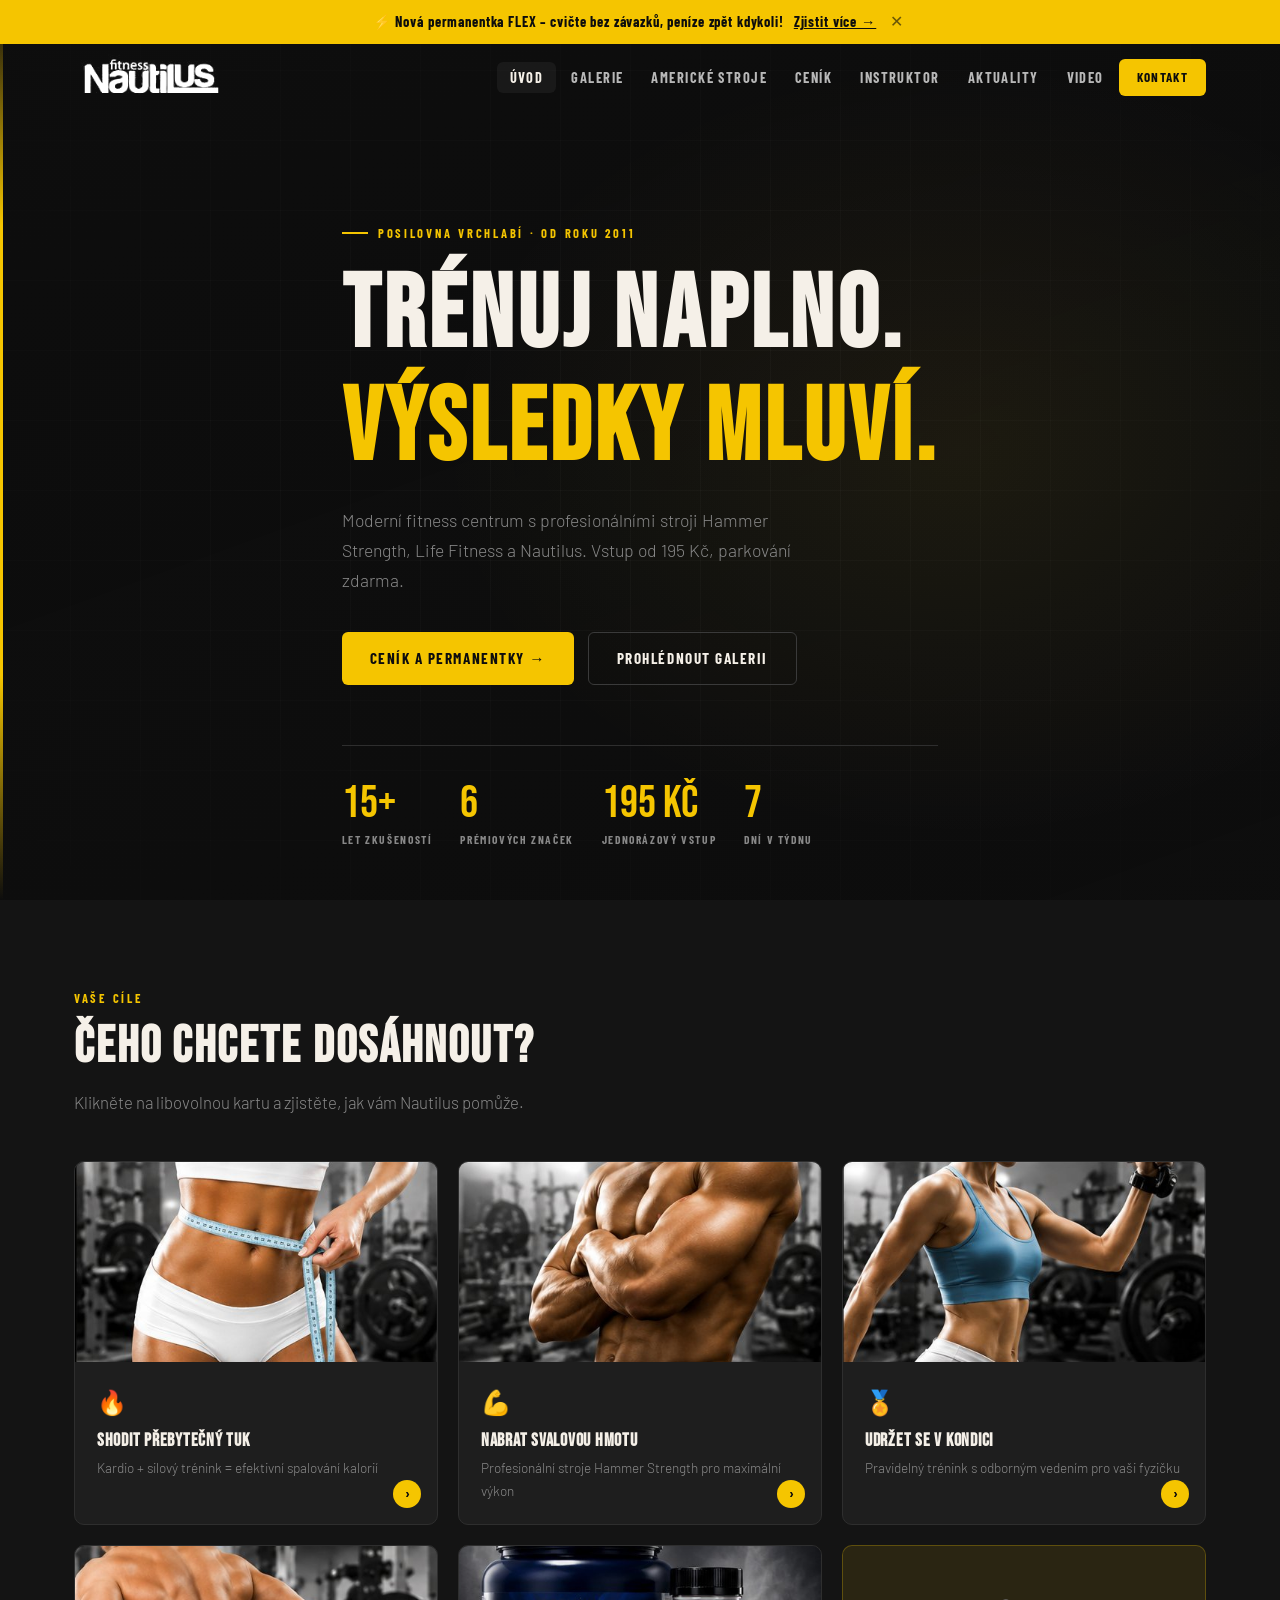
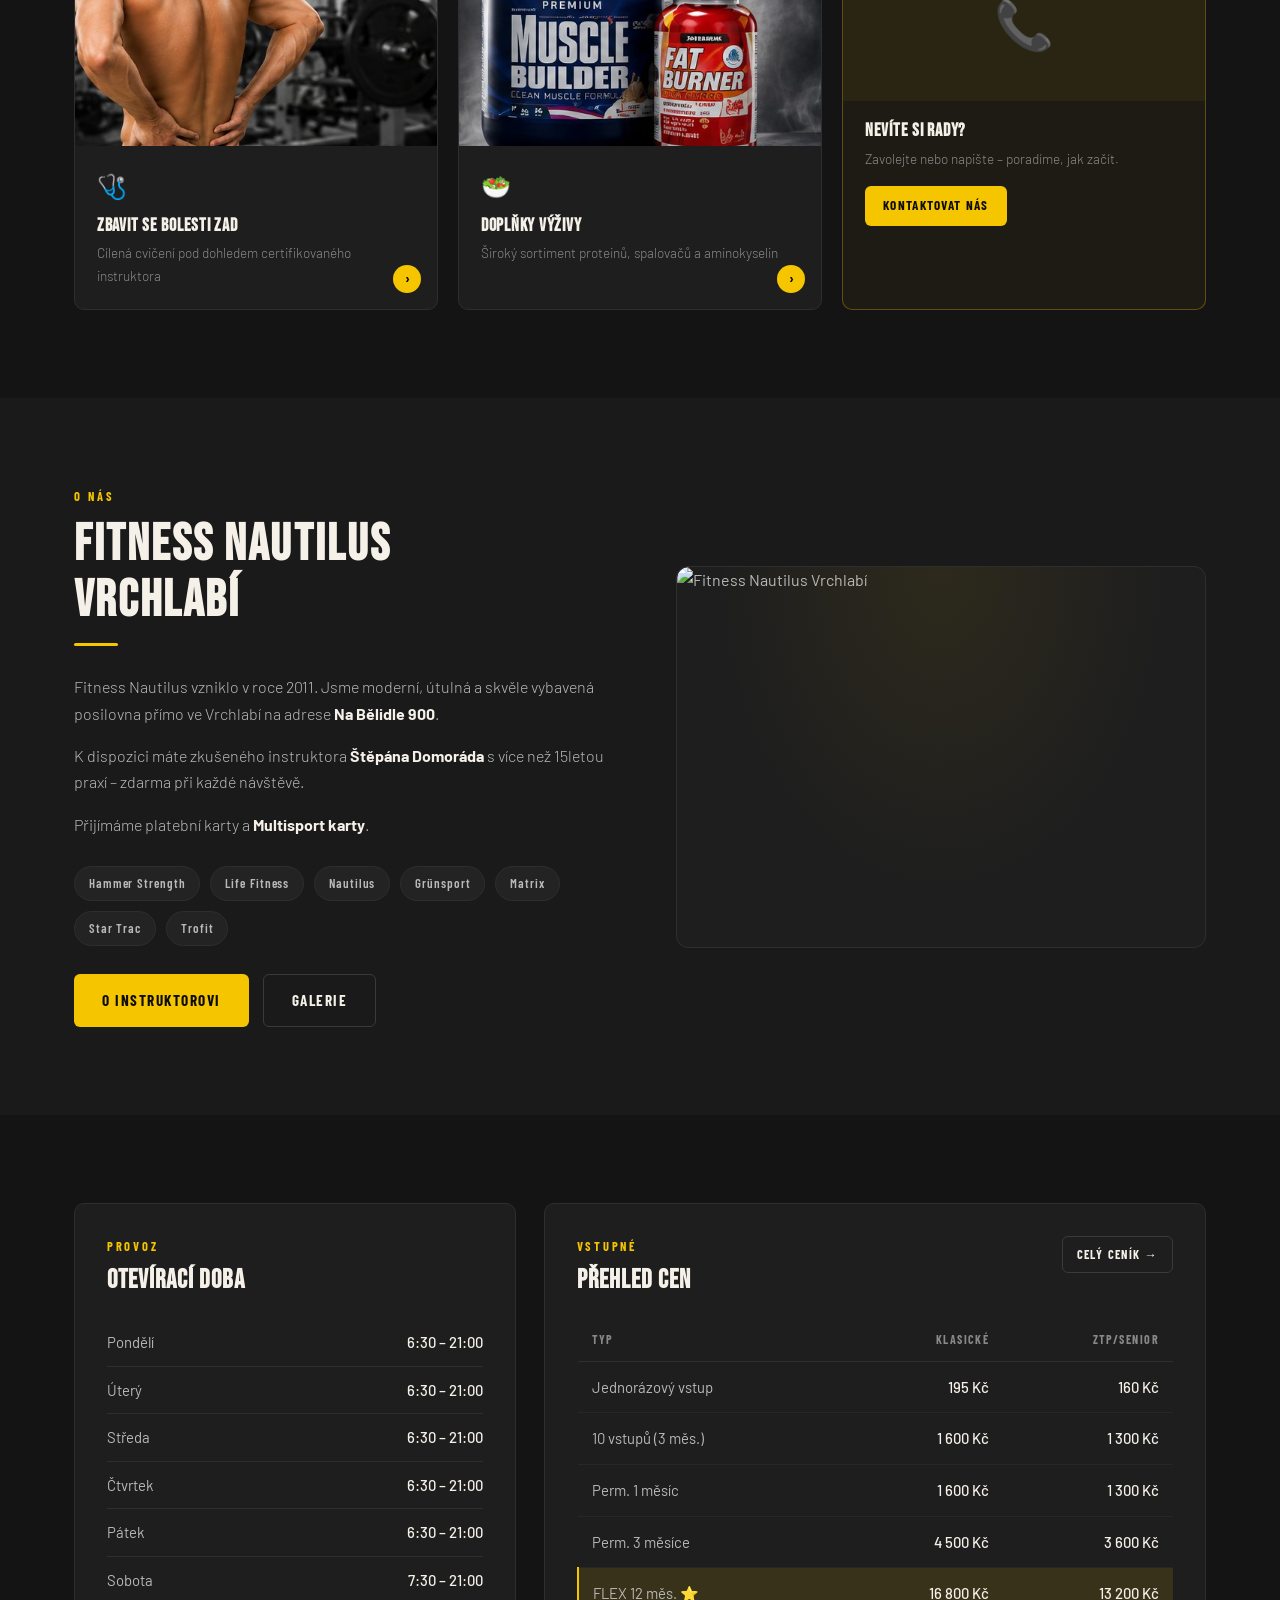
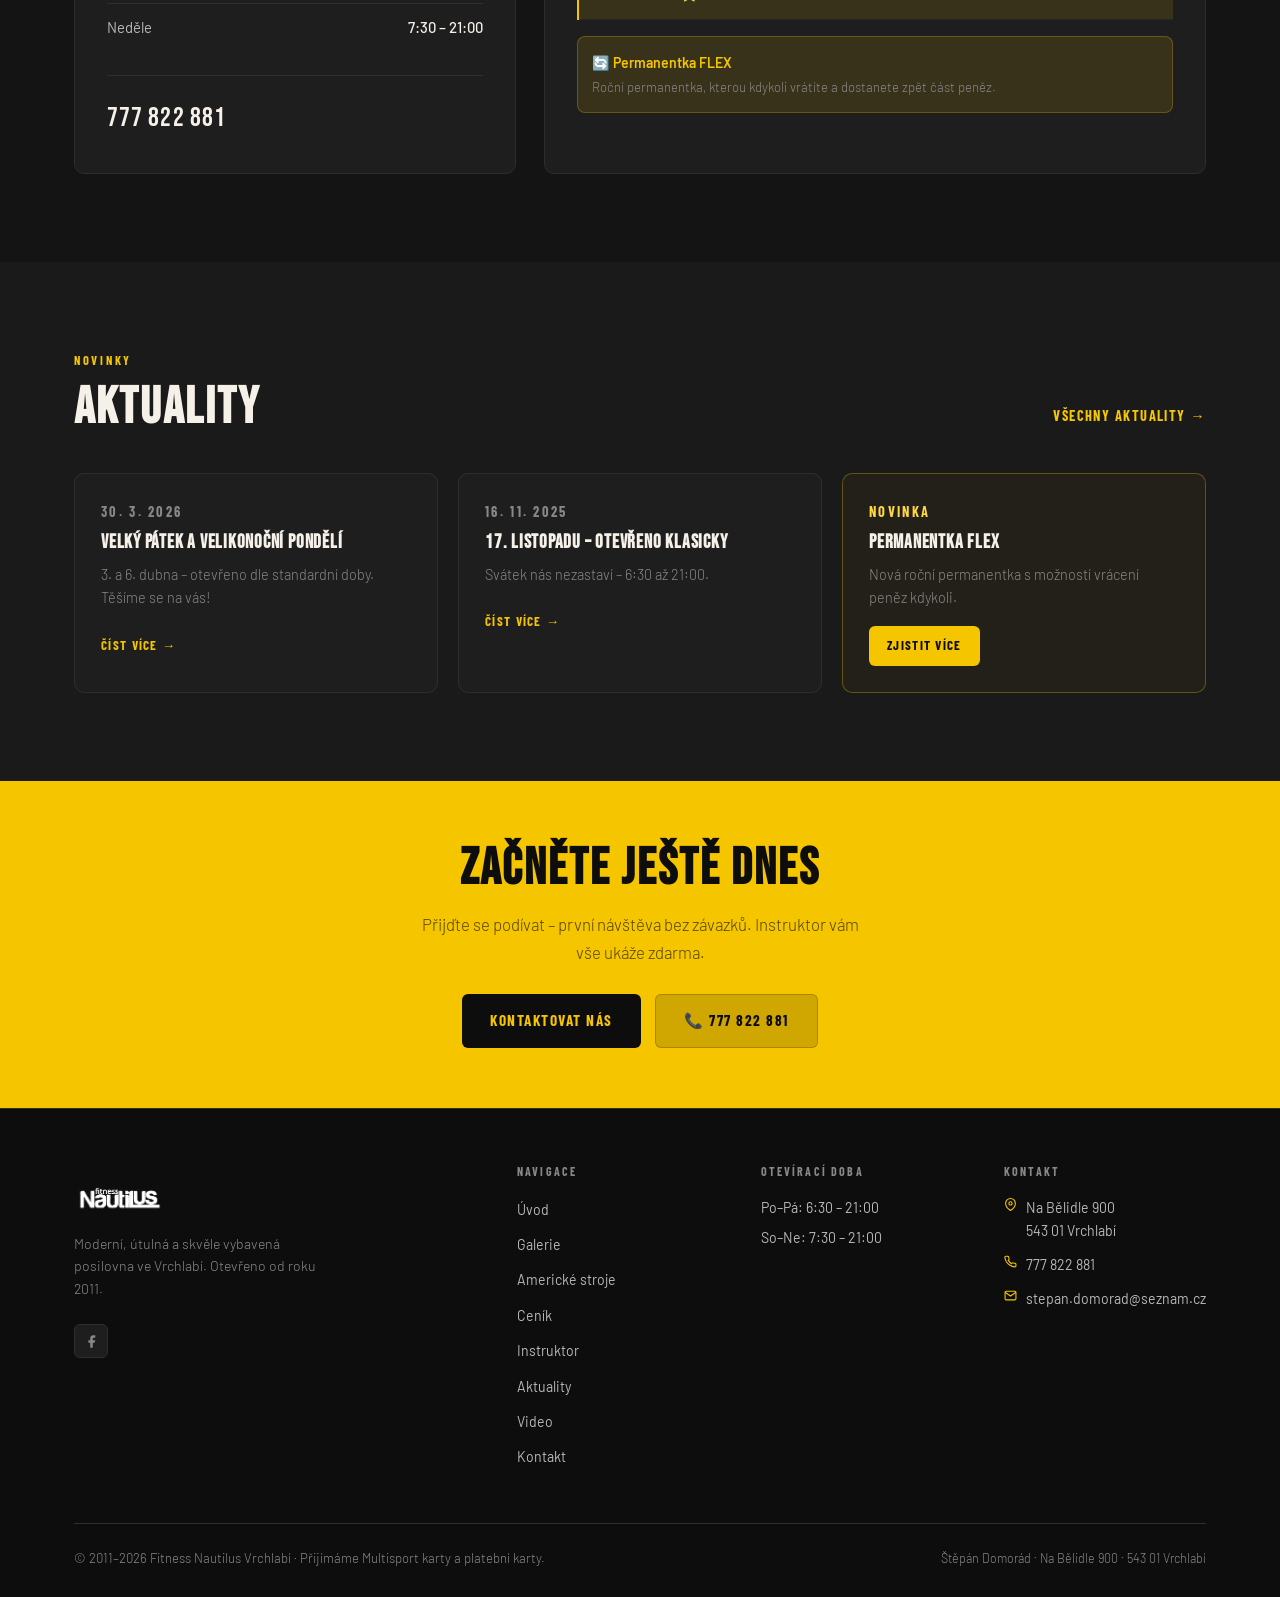
==== commit 1c414197: "Add files via upload" ====
--- a/index.html
+++ b/index.html
@@ -217,19 +217,9 @@
           <a href="galerie.html" class="btn btn-outline">Galerie</a>
         </div>
       </div>
-      <div class="about-visual" data-reveal>
-        <div style="position:relative;z-index:1;text-align:center;">
-          <img src="img/logo.png" alt="Fitness Nautilus" style="height:72px;width:auto;display:block;margin:0 auto 16px;">
-          <p style="color:var(--muted);font-size:.88rem;margin-bottom:24px;">Posilovna · Vrchlabí · Od 2011</p>
-          <table class="hours-table" style="text-align:left;">
-            <tr><td>Pondělí–Pátek</td><td style="color:var(--yellow)!important;">6:30 – 21:00</td></tr>
-            <tr><td>Sobota–Neděle</td><td style="color:var(--yellow)!important;">7:30 – 21:00</td></tr>
-          </table>
-          <div style="margin-top:20px;padding-top:20px;border-top:1px solid var(--border);">
-            <p style="font-size:.8rem;color:var(--muted);margin-bottom:5px;">Štěpán Domorád</p>
-            <a href="tel:+420777822881" style="font-family:'Bebas Neue';font-size:1.7rem;color:var(--white);letter-spacing:.04em;">777 822 881</a>
-          </div>
-        </div>
+      <div class="about-visual" data-reveal style="padding:0;overflow:hidden;">
+        <img src="https://www.fitness-nautilus.cz/media/uploads/dsc02779.jpg" alt="Fitness Nautilus Vrchlabí"
+             style="width:100%;height:100%;min-height:380px;object-fit:cover;object-position:center center;display:block;border-radius:12px;">
       </div>
     </div>
   </div>
@@ -327,5 +317,13 @@
 
 <script src="js/components.js"></script>
 <script src="js/main.js"></script>
+<script src="https://identity.netlify.com/v1/netlify-identity-widget.js"></script>
+<script>
+  if (window.netlifyIdentity) {
+    window.netlifyIdentity.on('init', user => {
+      if (!user) window.netlifyIdentity.on('login', () => { document.location.href = '/admin/'; });
+    });
+  }
+</script>
 </body>
 </html>
